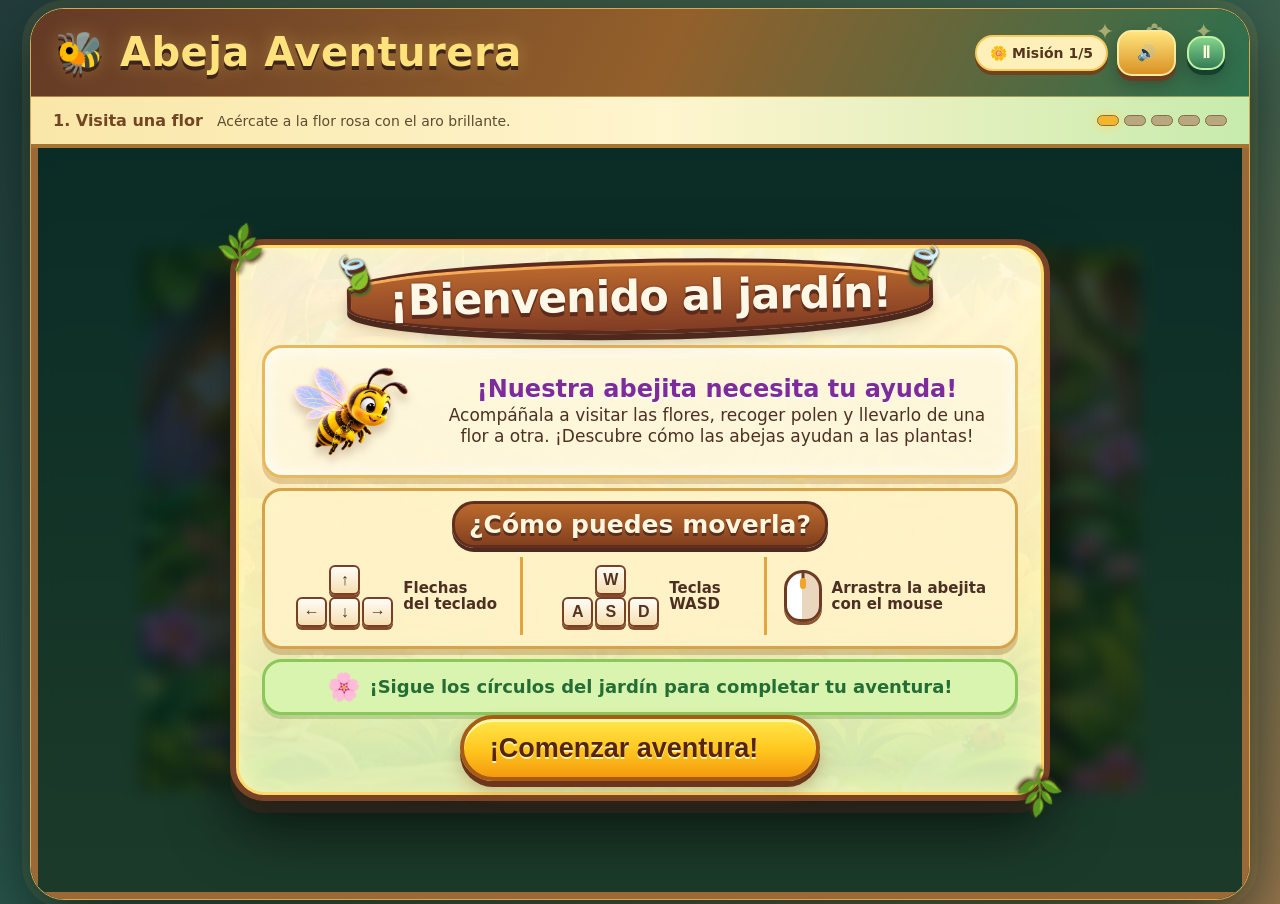
==== abeja_aventurera_5_misiones.html @ 2e67b47e "Use excellent image in final completion" ====
<!doctype html><html lang="es"><head><meta charset="utf-8"><meta name="viewport" content="width=device-width,initial-scale=1"><link rel="icon" type="image/png" href="abeja.png"><title>Abeja Aventurera · 5 misiones</title><style>
:root{font-family:system-ui,'Trebuchet MS',sans-serif;color:#352c24}*{box-sizing:border-box}body{margin:0;min-height:100vh;background:linear-gradient(#c9effb,#f8edb8);display:grid;place-items:center;padding:12px}#app{width:min(1100px,100%);border:7px solid #6a402a;border-radius:26px;overflow:hidden;background:#fff5d9;box-shadow:0 15px 50px #4b613a70;position:relative}header{background:linear-gradient(#845231,#5a3728);color:#fff8df;padding:12px 18px;display:flex;align-items:center;justify-content:space-between;gap:10px;flex-wrap:wrap}h1{font-size:clamp(20px,3vw,32px);margin:0;color:#ffdd73;text-shadow:2px 3px #3b261d}.stats{display:flex;gap:9px;align-items:center;flex-wrap:wrap}.pill{background:#ffedb8;color:#624022;border-radius:99px;padding:7px 11px;font-weight:900;font-size:13px}button{cursor:pointer;border:0;border-radius:14px;padding:12px 18px;background:linear-gradient(#ffe17c,#f3ab28);color:#51321b;font-weight:900;box-shadow:0 4px #a76d20;font-size:15px}button:hover{filter:brightness(1.05)}button:active{transform:translateY(3px);box-shadow:0 1px #a76d20}button:disabled{opacity:.45;cursor:not-allowed}button.secondary{background:linear-gradient(#a6e08c,#67b86e);box-shadow:0 4px #3e8051}#mission{background:#fff0bd;padding:10px 16px;display:flex;align-items:center;gap:12px;justify-content:space-between;flex-wrap:wrap}#mission strong{color:#78512d}#missionText{font-size:14px}.progress{height:12px;border-radius:12px;background:#c7b690;overflow:hidden;width:140px;border:2px solid #a58b59}.progress span{display:block;height:100%;background:linear-gradient(90deg,#f6b321,#8dc853);width:0;transition:width .1s}#game{position:relative;overflow:hidden;touch-action:none;cursor:crosshair;background:#b9e5f4}canvas{display:block;width:100%;height:auto;aspect-ratio:1000/540}#hud{display:flex;justify-content:space-between;align-items:center;gap:8px;background:#f7e6b5;padding:10px 15px;flex-wrap:wrap}#hint{font-size:13px;font-weight:750}#controls{display:flex;gap:7px;align-items:center}#controls button{padding:8px 12px;font-size:12px}#touch{display:none;gap:6px;align-items:center}#touch button{min-width:45px}#overlay{position:absolute;inset:0;background:#173b37b8;display:flex;align-items:center;justify-content:center;padding:15px;z-index:10}#overlay.hidden{display:none}.modal{background:linear-gradient(160deg,#fff8df,#f9e4ae);border:6px solid #85512e;border-radius:25px;box-shadow:0 12px 0 #3b281d70,0 20px 50px #0006;width:min(630px,100%);padding:20px 24px;max-height:94%;overflow:auto;text-align:center}.modal h2{margin:5px 0 10px;font-size:clamp(23px,4vw,35px);color:#885326}.modal p{font-size:16px;line-height:1.5}.modal .art{font-size:48px;line-height:1.2}.modal .note{font-size:13px;color:#785e42}.modal .actions{display:flex;justify-content:center;gap:10px;flex-wrap:wrap;margin-top:16px}.modal .task{background:#fff3c9;border:2px dashed #cba456;border-radius:14px;padding:12px;margin:12px 0}.modal .task button{margin:5px}.modal .feedback{font-weight:800;color:#487b3b;min-height:23px}#stageDots{display:flex;gap:5px}.dot{width:18px;height:10px;border-radius:10px;background:#d0b989}.dot.done{background:#5cae6b}.dot.active{background:#f5b928}@media(max-width:650px){#touch{display:flex}header{padding:10px}#mission{padding:9px}#hud{padding:8px}.modal{padding:15px}button{font-size:13px}}
</style><link rel="stylesheet" href="abeja-aventurera-redesign.css"></head><body><div id="app"><header><h1>🐝 Abeja Aventurera</h1><div class="stats"><span class="pill" id="score">⭐ 0 puntos</span><span class="pill" id="level">🌼 Misión 1/5</span><button id="sound" aria-label="Activar o desactivar sonido">🔊</button><div id="topControls"><button id="pause" class="secondary" aria-label="Pausar o reanudar">⏸</button><button id="restart" class="secondary" aria-label="Reiniciar partida">↻</button></div></div></header><div id="mission"><div><strong id="missionTitle">Visita la primera flor</strong><div id="missionText">Acércate a la flor señalada.</div></div><div style="display:flex;align-items:center;gap:10px"><div id="stageDots"></div><div class="progress"><span id="bar"></span></div></div></div><div id="game"><canvas id="scene" width="1000" height="540" aria-label="Jardín interactivo de polinización"></canvas><div id="touch" class="touch-floating"><button data-key="ArrowLeft" aria-label="Mover izquierda">◀</button><button data-key="ArrowUp" aria-label="Mover arriba">▲</button><button data-key="ArrowDown" aria-label="Mover abajo">▼</button><button data-key="ArrowRight" aria-label="Mover derecha">▶</button></div><div id="overlay"><div class="modal" id="modal"></div></div></div></div></div>
<script>
(()=>{'use strict';const c=document.getElementById('scene'),ctx=c.getContext('2d'),overlay=document.getElementById('overlay'),modal=document.getElementById('modal');const $=id=>document.getElementById(id);const beeAvatar=document.createElementNS('http://www.w3.org/2000/svg','svg');beeAvatar.setAttribute('viewBox','0 0 140 110');beeAvatar.setAttribute('aria-hidden','true');beeAvatar.classList.add('bee-avatar');beeAvatar.innerHTML=`<g class="bee-image"><image href="abejita-protagonista.png" x="0" y="0" width="140" height="110" preserveAspectRatio="xMidYMid meet"/></g>`;document.getElementById('game').appendChild(beeAvatar);let beeTilt=0;function updateBeeAvatar(t){const cr=c.getBoundingClientRect(),gr=c.parentElement.getBoundingClientRect(),sx=cr.width/1000,sy=cr.height/540,scale=Math.min(sx,sy),w=140*scale,h=110*scale;beeAvatar.style.width=w+'px';beeAvatar.style.height=h+'px';beeAvatar.style.left=(cr.left-gr.left+bee.x*sx-w/2)+'px';beeAvatar.style.top=(cr.top-gr.top+bee.y*sy-h/2)+'px';beeAvatar.style.transform=`rotate(${beeTilt}deg)`;const pollen=beeAvatar.querySelector('#bee-pollen');if(pollen)pollen.style.display=bee.pollen?'block':'none'}function celebrateBee(){beeAvatar.classList.remove('celebrate');void beeAvatar.offsetWidth;beeAvatar.classList.add('celebrate');setTimeout(()=>beeAvatar.classList.remove('celebrate'),1600)}let stage=0,score=0,started=false,paused=false,locked=true,hold=0,progress=0,sound=true,last=0,mouseDown=false,goal=null,particles=[],visited=false,quizDone=false;const background=new Image();background.src='Pradera florida con animales y cascada.webp';let backgroundReady=false;background.onload=()=>backgroundReady=true;const IMAGE_W=1671,IMAGE_H=941;function scenePoint(px,py){const scale=Math.max(1000/IMAGE_W,540/IMAGE_H);return{x:px*scale,y:py*scale-(IMAGE_H*scale-540)/2}}let bee={x:100,y:150,pollen:false};let keys=new Set(),target=null;const flowers=[{...scenePoint(365,506),r:72,color:'#f58cb3',kind:'A',label:'Flor rosa izquierda'},{...scenePoint(780,617),r:70,color:'#b69aee',kind:'B',label:'Flor violeta central'},{...scenePoint(1110,545),r:72,color:'#ef89b2',kind:'A',label:'Flor rosa derecha'},{...scenePoint(1449,628),r:66,color:'#ffc66b',kind:'C',label:'Flor amarilla derecha'},{...scenePoint(500,748),r:62,color:'#fff7ed',kind:'D',label:'Flor blanca inferior'},{...scenePoint(1185,775),r:64,color:'#83caff',kind:'E',label:'Flor azul inferior'}];const missions=[['1. Visita una flor','Acércate a la flor rosa con el aro brillante.'],['2. Recolecta alimento','Mantén la abeja sobre la flor para alimentarte.'],['3. Transporta el polen','Vuela hacia la segunda flor rosa. ¡Evita las flores de otras especies!'],['4. Deposita el polen','Permanece sobre la zona receptora de la flor rosa.'],['5. Comprueba lo aprendido','Identifica dónde terminó el polen y completa el desafío.']];function updateHUD(){ $('score').textContent='⭐ '+score+' puntos';$('level').textContent='🌼 Misión '+(stage+1)+'/5';$('missionTitle').textContent=missions[stage][0];$('missionText').textContent=missions[stage][1];$('stageDots').innerHTML=missions.map((_,i)=>`<span class="dot ${i<stage?'done':i===stage?'active':''}"></span>`).join('');$('bar').style.width=progress+'%'}function beep(freq=600){if(!sound)return;try{let ac=beep.ac||(beep.ac=new (window.AudioContext||window.webkitAudioContext)());let o=ac.createOscillator(),g=ac.createGain();o.type='sine';o.frequency.value=freq;g.gain.setValueAtTime(.045,ac.currentTime);g.gain.exponentialRampToValueAtTime(.001,ac.currentTime+.16);o.connect(g);g.connect(ac.destination);o.start();o.stop(ac.currentTime+.17)}catch(e){}}function show(title,body,buttons='<button id="continue">Aceptar y continuar →</button>',art='🐝 🌸'){locked=true;target=null;overlay.classList.remove('hidden');modal.innerHTML=`<div class="art">${art}</div><h2>${title}</h2>${body}<div class="actions">${buttons}</div>`;const b=$('continue');if(b)b.onclick=()=>{overlay.classList.add('hidden');locked=false;paused=false;beep(740)}}function advance(title,body,art,buttonText='Aceptar y continuar →'){celebrateBee();score+=100;beep(850);show(title,body,'<button id="continue">'+buttonText+'</button>',art);stage=Math.min(stage+1,4);hold=0;progress=0;updateHUD()}function reset(){stage=0;score=0;started=false;paused=false;locked=true;hold=0;progress=0;visited=false;quizDone=false;bee={x:100,y:150,pollen:false};keys.clear();particles=[];updateHUD();show('¡Bienvenido al jardín!',`<p>Controla una abeja y descubre <b>cinco momentos de la polinización</b>. Visita flores, busca alimento, transporta el polen y deposítalo en otra flor de la misma especie.</p><p class="note">Usa las flechas, WASD, arrastra la abeja o toca el escenario. Las flores rosas son de la misma especie en este modelo didáctico.</p>`,'<button id="begin">🐝 ¡Comenzar aventura!</button>','🌻 🐝 🌷');$('begin').onclick=()=>{started=true;locked=false;overlay.classList.add('hidden');beep()}}function finishStage4(){show('¡El polen llegó al estigma!',`<p>Cuando la abeja se posa en otra flor, algunos granos de polen de su cuerpo pueden quedar sobre el <b>estigma</b>, la parte receptora de la flor.</p><div class="task"><b>Pequeño reto:</b> ¿Dónde debe depositarse el polen para que ocurra la polinización?<br><button id="q1">En el estigma</button><button id="q2">En los pétalos</button><div class="feedback" id="feedback"></div></div>`,'<button id="continue" disabled>Continuar →</button>','🐝 ✨ 🌸');$('q1').onclick=()=>{$('feedback').textContent='¡Correcto! El estigma recibe el polen.';$('continue').disabled=false;quizDone=true;beep(850)};$('q2').onclick=()=>{$('feedback').textContent='Los pétalos atraen visitantes, pero el estigma es la parte receptora.';beep(230)};$('continue').onclick=()=>{overlay.classList.add('hidden');locked=false;stage=4;score+=100;hold=0;progress=0;updateHUD()}}function end(){openFifthMissionWindow()}
function ellipse(x,y,rx,ry,color,rot=0){ctx.save();ctx.translate(x,y);ctx.rotate(rot);ctx.beginPath();ctx.ellipse(0,0,rx,ry,0,0,Math.PI*2);ctx.fillStyle=color;ctx.fill();ctx.restore()}function flower(f,t){if(goal!==f)return;const pulse=matchMedia('(prefers-reduced-motion: reduce)').matches?0:5*Math.sin(t*3);ctx.save();ctx.strokeStyle=stage<=1?'#ffd338':'#66e59a';ctx.shadowColor=ctx.strokeStyle;ctx.shadowBlur=18;ctx.lineWidth=6;ctx.setLineDash([15,10]);ctx.beginPath();ctx.arc(f.x,f.y,f.r+20+pulse,0,Math.PI*2);ctx.stroke();ctx.setLineDash([]);ctx.shadowBlur=0;ctx.restore()}function drawBee(t){updateBeeAvatar(t)}function draw(t){let w=1000,h=540;if(backgroundReady){const scale=Math.max(w/background.naturalWidth,h/background.naturalHeight);const dw=background.naturalWidth*scale,dh=background.naturalHeight*scale;ctx.drawImage(background,(w-dw)/2,(h-dh)/2,dw,dh)}else{ctx.fillStyle='#79bf74';ctx.fillRect(0,0,w,h)}goal=stage<=1?flowers[0]:stage===2||stage===3?flowers[2]:null;flowers.forEach(f=>flower(f,t));if((stage===1||stage===3)&&goal){const bw=126,bh=12,bx=goal.x-bw/2,by=Math.min(520,goal.y+goal.r+30);ctx.fillStyle="#3d2a1dcc";ctx.beginPath();ctx.roundRect(bx,by,bw,bh,6);ctx.fill();ctx.fillStyle="#ffd33f";ctx.beginPath();ctx.roundRect(bx+3,by+3,(bw-6)*(progress/100),6,3);ctx.fill()}for(let p of particles){ellipse(p.x,p.y,p.r,p.r,p.color)}drawBee(t);if(stage===4){ctx.fillStyle='#fff7dfec';ctx.strokeStyle='#9e703c';ctx.lineWidth=3;ctx.beginPath();ctx.roundRect(315,35,370,83,17);ctx.fill();ctx.stroke();ctx.fillStyle='#63432a';ctx.font='bold 19px system-ui';ctx.textAlign='center';ctx.fillText('Haz clic en el estigma',500,68);ctx.font='15px system-ui';ctx.fillText('de la flor morada de destino',500,94);ctx.strokeStyle='#ffda3d';ctx.lineWidth=6;ctx.beginPath();ctx.arc(flowers[1].x,flowers[1].y,25+Math.sin(t*5)*4,0,7);ctx.stroke()}}
function tick(ms){if(!last)last=ms;let dt=Math.min((ms-last)/1000,.05);last=ms;let t=ms/1000;if(started&&!paused&&!locked){let dx=0,dy=0;if(keys.has('ArrowLeft')||keys.has('a'))dx--;if(keys.has('ArrowRight')||keys.has('d'))dx++;if(keys.has('ArrowUp')||keys.has('w'))dy--;if(keys.has('ArrowDown')||keys.has('s'))dy++;if(target){let x=target.x-bee.x,y=target.y-bee.y,d=Math.hypot(x,y);if(d>5){dx=x/d;dy=y/d}else target=null}let len=Math.hypot(dx,dy)||1;beeTilt=(dx||dy)?Math.max(-18,Math.min(18,Math.atan2(dy,dx)*10)):beeTilt*.84;bee.x=Math.max(40,Math.min(960,bee.x+dx/len*260*dt));bee.y=Math.max(55,Math.min(450,bee.y+dy/len*260*dt));let f=stage<=1?flowers[0]:flowers[2],d=Math.hypot(bee.x-f.x,bee.y-f.y);if(stage===0&&d<75){advance('¡Has encontrado una flor!','<div class="flower-lesson-image"><img src="IMG/1.webp" alt="Ilustración sobre el néctar y el polen"></div>','','Aceptar y continuar')}else if(stage===1){progress=d<78?Math.min(100,progress+dt*43):Math.max(0,progress-dt*25);if(progress>=100){bee.pollen=true;advance('¡El polen se adhiere!','<div class="flower-lesson-image"><img src="IMG/2.webp" alt="El polen adherido a la abeja"></div>','', 'Aceptar y continuar')}}else if(stage===2){if(d<85){advance('¡Has llegado a otra flor!',`<p>La abeja ha transportado el polen durante su vuelo hasta otra flor de la <b>misma especie</b>.</p><p>Ahora mantente cerca del centro de esta flor para representar el contacto con el estigma.</p>`,'🐝 🌷')}}else if(stage===3){progress=d<70?Math.min(100,progress+dt*42):Math.max(0,progress-dt*30);if(progress>=100){bee.pollen=false;progress=0;finishStage4()}}particles=particles.filter(p=>p.life>0);for(let p of particles){p.y-=p.v*dt;p.x+=Math.sin(t*3+p.y)*12*dt;p.life-=dt}if(Math.random()<.25&&bee.pollen)particles.push({x:bee.x+(Math.random()-.5)*38,y:bee.y+12,r:2+Math.random()*2,v:15+Math.random()*20,color:'#f7d44b',life:.7})}draw(t);updateHUD();requestAnimationFrame(tick)}function position(e){let rect=c.getBoundingClientRect();return{x:(e.clientX-rect.left)/rect.width*1000,y:(e.clientY-rect.top)/rect.height*540}}c.addEventListener('pointerdown',e=>{if(locked||paused)return;mouseDown=true;let p=position(e);if(stage===4){if(Math.hypot(p.x-flowers[1].x,p.y-flowers[1].y)<75){end()}else{show('Busca el estigma',`<p>El <b>estigma</b> está en el centro de la flor morada de destino en esta representación. Haz clic allí para completar el proceso.</p>`,'<button id="continue">Volver al jardín</button>','🌸');}return}target=p;c.setPointerCapture(e.pointerId)});c.addEventListener('pointermove',e=>{if(mouseDown&&!locked)target=position(e)});c.addEventListener('pointerup',()=>mouseDown=false);window.addEventListener('keydown',e=>{if(['ArrowLeft','ArrowRight','ArrowUp','ArrowDown',' '].includes(e.key))e.preventDefault();keys.add(e.key.toLowerCase().startsWith('arrow')?e.key:e.key.toLowerCase())});window.addEventListener('keyup',e=>keys.delete(e.key.toLowerCase().startsWith('arrow')?e.key:e.key.toLowerCase()));document.querySelectorAll('[data-key]').forEach(b=>{b.addEventListener('pointerdown',e=>{e.preventDefault();keys.add(b.dataset.key)});for(let ev of ['pointerup','pointercancel','pointerleave'])b.addEventListener(ev,()=>keys.delete(b.dataset.key))});$('restart').onclick=reset;$('pause').onclick=()=>{if(!started||locked)return;paused=!paused;$('pause').textContent=paused?'▶ Reanudar':'⏸ Pausa';if(paused)show('Juego en pausa','<p>Tu abeja está descansando. Cuando quieras, continúa la misión.</p>','<button id="resume">▶ Continuar</button>','🐝 💤'),$('resume').onclick=()=>{overlay.classList.add('hidden');locked=false;paused=false;$('pause').textContent='⏸ Pausa'}};$('sound').onclick=()=>{sound=!sound;$('sound').textContent=sound?'🔊':'🔇'};reset();requestAnimationFrame(tick)})();
</script><script>
const backgroundMusic = new Audio('MUSIC/Audio1.mp3');
backgroundMusic.loop = true;
backgroundMusic.volume = 0.35;
backgroundMusic.preload = 'auto';
document.addEventListener('click', event => {
  const button = event.target.closest('button');
  if (!button) return;
  if (button.id === 'begin') {
    backgroundMusic.play().catch(() => {});
  } else if (button.id === 'sound') {
    if (button.textContent.includes('🔇')) {
      backgroundMusic.pause();
    } else {
      backgroundMusic.play().catch(() => {});
    }
  } else if (button.id === 'restart' || button.id === 'again') {
    backgroundMusic.pause();
    backgroundMusic.currentTime = 0;
  }
});
const modal = document.getElementById('modal');
function formatWelcomeModal() {
  modal.classList.add('welcome-modal');
  const existingWelcome = modal.querySelector('.welcome-content');
  if (existingWelcome) {
    const existingBeginButton = modal.querySelector('#begin');
    if (existingBeginButton && existingBeginButton.textContent !== '¡Comenzar aventura!') existingBeginButton.textContent = '¡Comenzar aventura!';
    return;
  }
  const art = modal.querySelector('.art');
  if (art) art.remove();
  const oldParagraphs = modal.querySelectorAll(':scope > p');
  oldParagraphs.forEach(paragraph => paragraph.remove());
  const actions = modal.querySelector('.actions');
  if (actions) actions.insertAdjacentHTML('beforebegin', `<div class="welcome-content">
    <div class="welcome-intro">
      <div class="welcome-bee-wrap"><img class="welcome-bee" src="abejita-protagonista.png" alt="Abejita sonriente lista para la aventura"></div>
      <div class="welcome-copy">
        <p class="welcome-lead">¡Nuestra abejita necesita tu ayuda!</p>
        <p>Acompáñala a visitar las flores, recoger polen y llevarlo de una flor a otra. ¡Descubre cómo las abejas ayudan a las plantas!</p>
      </div>
    </div>
    <section class="welcome-controls" aria-label="Instrucciones de movimiento">
      <h3>¿Cómo puedes moverla?</h3>
      <div class="control-options">
        <div class="control-option"><div class="key-cluster arrow-keys"><kbd>↑</kbd><span><kbd>←</kbd><kbd>↓</kbd><kbd>→</kbd></span></div><b>Flechas<br>del teclado</b></div>
        <div class="control-option"><div class="key-cluster wasd-keys"><kbd>W</kbd><span><kbd>A</kbd><kbd>S</kbd><kbd>D</kbd></span></div><b>Teclas<br>WASD</b></div>
        <div class="control-option"><div class="mouse-icon"><span></span></div><b>Arrastra la abejita<br>con el mouse</b></div>
      </div>
    </section>
    <p class="welcome-final"><span aria-hidden="true">🌸</span> ¡Sigue los círculos del jardín para completar tu aventura!</p>
  </div>`);
  const beginButton = modal.querySelector('#begin');
  if (beginButton) beginButton.textContent = '¡Comenzar aventura!';
  if (beginButton) beginButton.insertAdjacentHTML('beforeend', '<span class="play-icon" aria-hidden="true">▶</span>');
  const welcomeContent = modal.querySelector('.welcome-content');
  if (welcomeContent) welcomeContent.querySelectorAll('.art').forEach(element => element.remove());
}
const modalObserver = new MutationObserver(() => {
  const title = modal.querySelector('h2');
  if (!title) return;
  const continueButton = modal.querySelector('#continue');
  if (continueButton && /Aceptar y continuar|Continuar →/.test(continueButton.textContent)) {
    continueButton.textContent = 'Continuar';
  }
  if (title.textContent === '¡Bienvenido al jardín!') {
    formatWelcomeModal();
    return;
  }
  modal.classList.remove('welcome-modal');
  if (title.textContent === '¡Has llegado a otra flor!') {
    const art = modal.querySelector('.art');
    if (art) art.remove();
    modal.querySelectorAll('p').forEach(paragraph => {
      if (paragraph.textContent.includes('Ahora mantente cerca del centro de esta flor para representar el contacto con el estigma.')) {
        paragraph.remove();
      }
    });
    const firstParagraph = modal.querySelector('p');
    if (firstParagraph && !modal.querySelector('img[src="IMG/3.png"]')) {
      firstParagraph.outerHTML = '<div class="flower-lesson-image"><img src="IMG/3.png" alt="La abeja transportando polen hasta otra flor" style="max-height:min(32vh,190px)"></div>';
    }
    return;
  }
  if (title.textContent === '¡El polen llegó al estigma!') {
    const art = modal.querySelector('.art');
    if (art) art.remove();
    const firstParagraph = modal.querySelector('p');
    if (firstParagraph && !modal.querySelector('img[src="IMG/4.png"]')) {
      firstParagraph.outerHTML = '<div class="flower-lesson-image"><img src="IMG/4.png" alt="El polen depositándose en el estigma" style="max-height:min(32vh,190px)"></div>';
    }
    const task = modal.querySelector('.task');
    if (task) task.remove();
    const continueButton = modal.querySelector('#continue');
    if (continueButton) continueButton.disabled = false;
    return;
  }
  if (title.textContent === '¡Polinización completada!') {
    const art = modal.querySelector('.art');
    if (art) art.remove();
    modal.querySelectorAll('p').forEach(paragraph => paragraph.remove());
    if (!modal.querySelector('img[src="IMG/5.png"]')) {
      const actions = modal.querySelector('.actions');
      actions.insertAdjacentHTML('beforebegin', '<div class="flower-lesson-image"><img src="IMG/5.png" alt="Polinización completada" style="max-height:min(32vh,190px)"></div>');
    }
  }
});
modalObserver.observe(modal, {childList: true, subtree: true});
if (modal.querySelector('h2')?.textContent === '¡Bienvenido al jardín!') {
  formatWelcomeModal();
}
const leafPoint = document.createElement('button');
leafPoint.id = 'leafPoint';
leafPoint.type = 'button';
leafPoint.textContent = '🍃';
leafPoint.title = 'Explorar las hojas';
leafPoint.setAttribute('aria-label', 'Explorar las hojas del árbol');
leafPoint.style.cssText = 'display:none;position:absolute;left:87%;top:10%;width:58px;height:58px;padding:0;border-radius:50%;font-size:30px;z-index:4;background:#fff4a8cc;box-shadow:0 3px 0 #7c6428;';
document.getElementById('game').appendChild(leafPoint);
let leafTraveling = false;
leafPoint.addEventListener('click', () => {
  if (leafTraveling) return;
  leafTraveling = true;
  const canvas = document.getElementById('scene');
  const pointRect = leafPoint.getBoundingClientRect();
  canvas.dispatchEvent(new PointerEvent('pointerdown', {
    bubbles: true,
    clientX: pointRect.left + pointRect.width / 2,
    clientY: pointRect.top + pointRect.height / 2,
    pointerId: 1
  }));
  setTimeout(() => {
    const continueButton = document.getElementById('continue');
    if (continueButton) continueButton.click();
    const beeAvatar = document.querySelector('.bee-avatar');
    let lastKey = null;
    const travel = setInterval(() => {
      const beeRect = beeAvatar.getBoundingClientRect();
      const targetRect = leafPoint.getBoundingClientRect();
      const dx = targetRect.left + targetRect.width / 2 - (beeRect.left + beeRect.width / 2);
      const dy = targetRect.top + targetRect.height / 2 - (beeRect.top + beeRect.height / 2);
      if (Math.hypot(dx, dy) < 24) {
        if (lastKey) window.dispatchEvent(new KeyboardEvent('keyup', {key: lastKey}));
        clearInterval(travel);
        leafTraveling = false;
        modal.innerHTML = '<h2>Las hojas del árbol</h2><div class="flower-lesson-image"><img src="IMG/6.webp" alt="Ilustración de las hojas del árbol" style="max-height:min(32vh,190px)"></div><div class="actions"><button id="closeLeafPoint">Volver al jardín</button></div>';
        overlay.classList.remove('hidden');
        document.getElementById('closeLeafPoint').onclick = () => overlay.classList.add('hidden');
        return;
      }
      const nextKey = Math.abs(dx) >= Math.abs(dy) ? (dx > 0 ? 'ArrowRight' : 'ArrowLeft') : (dy > 0 ? 'ArrowDown' : 'ArrowUp');
      if (lastKey !== nextKey) {
        if (lastKey) window.dispatchEvent(new KeyboardEvent('keyup', {key: lastKey}));
        window.dispatchEvent(new KeyboardEvent('keydown', {key: nextKey}));
        lastKey = nextKey;
      }
    }, 60);
  }, 80);
});
document.addEventListener('click', event => {
  if (event.target.closest('#again')) leafPoint.style.display = 'none';
});
const finalPoint = document.createElement('button');
finalPoint.id = 'finalPoint';
finalPoint.type = 'button';
finalPoint.textContent = '🍃';
finalPoint.title = 'Punto final de la aventura';
finalPoint.setAttribute('aria-label', 'Ir al punto final de la aventura');
finalPoint.style.cssText = 'display:none;position:absolute;left:87%;top:10%;width:70px;height:70px;padding:0;border:6px dashed #66e59a;border-radius:50%;font-size:30px;z-index:5;background:#fff4a8cc;box-shadow:0 0 18px #66e59a;animation:finalPointPulse 1.3s ease-in-out infinite;';
document.getElementById('game').appendChild(finalPoint);
const finalPointStyle = document.createElement('style');
finalPointStyle.textContent = '@keyframes finalPointPulse{0%,100%{transform:scale(.92);opacity:.78}50%{transform:scale(1.08);opacity:1}}';
document.head.appendChild(finalPointStyle);

let finalWindowShown = false;
let freeFlight = false;
let additionalPointsActive = false;
let travelTimer = null;
let travelKey = null;
const pointArmed = {honey: true, leaves: true};
const visitedPoints = {honey: false, leaves: false};
let finalChoicesShown = false;

function stopTravel() {
  if (travelTimer) clearInterval(travelTimer);
  travelTimer = null;
  if (travelKey) window.dispatchEvent(new KeyboardEvent('keyup', {key: travelKey}));
  travelKey = null;
}

function hideAdditionalPoints() {
  honeyPoint.style.display = 'none';
  leavesPoint.style.display = 'none';
  additionalPointsActive = false;
  pointArmed.honey = true;
  pointArmed.leaves = true;
  stopTravel();
}

function showFinalChoices() {
  if (finalChoicesShown) return;
  finalChoicesShown = true;
  hideAdditionalPoints();
  finalChoices.innerHTML = `
    <div class="completion-card" role="dialog" aria-modal="true" aria-labelledby="completionTitle">
      <img class="excellent-image" src="IMG/Excelente.png" alt="¡Excelente! Has completado la misión">
      <button id="finishTourButton" type="button">Finalizar</button>
    </div>`;
  finalChoices.style.display = 'flex';
  document.getElementById('finishTourButton').onclick = () => { window.location.href = 'index.html'; };
}

function syncFiveMissionHUD() {
  const level = document.getElementById('level');
  const match = level.textContent.match(/Misión (\d+)\//);
  const missionNumber = match ? Math.min(5, Number(match[1])) : 1;
  level.textContent = `🌼 Misión ${missionNumber}/5`;
  document.getElementById('stageDots').innerHTML = Array.from({length: 5}, (_, index) => `<span class="dot ${index < missionNumber - 1 ? 'done' : index === missionNumber - 1 ? 'active' : ''}"></span>`).join('');
}

function openFifthMissionWindow() {
  if (finalWindowShown) return;
  finalWindowShown = true;
  modal.innerHTML = '<h2>¡Polinización completada!</h2><div class="flower-lesson-image"><img src="IMG/5.png" alt="Polinización completada" style="max-height:min(32vh,190px)"></div><div class="actions"><button id="acceptFifthMission">Aceptar</button></div>';
  overlay.classList.remove('hidden');
  document.getElementById('acceptFifthMission').onclick = () => {
    overlay.classList.add('hidden');
    freeFlight = true;
    window.freeFlightMode = true;
    additionalPointsActive = true;
    honeyPoint.style.display = 'block';
    leavesPoint.style.display = 'block';
  };
}

function openAdditionalPoint(pointType) {
  pointArmed[pointType] = false;
  const content = pointType === 'honey'
    ? '<h2>El panal de abejas</h2><div style="display:flex;justify-content:center;align-items:center;width:100%;margin:6px 0 10px"><video controls playsinline preload="metadata" src="IMG/panal.mp4" aria-label="Video sobre el panal de abejas" style="display:block;width:auto;max-width:100%;height:auto;max-height:min(52vh,300px);object-fit:contain;border-radius:12px"></video></div>'
    : '<h2>Las hojas del árbol</h2><div class="flower-lesson-image"><img src="IMG/6.webp" alt="Ilustración de las hojas del árbol" style="max-height:min(32vh,190px)"></div>';
  modal.innerHTML = `${content}<div class="actions"><button id="acceptAdditionalPoint">Aceptar</button></div>`;
  overlay.classList.remove('hidden');
  document.getElementById('acceptAdditionalPoint').onclick = () => {
    const video = modal.querySelector('video');
    if (video) {
      video.pause();
      video.currentTime = 0;
    }
    overlay.classList.add('hidden');
    stopTravel();
    visitedPoints[pointType] = true;
    if (visitedPoints.honey && visitedPoints.leaves) showFinalChoices();
  };
}

function travelBeeTo(rect) {
  const beeAvatar = document.querySelector('.bee-avatar');
  if (!beeAvatar) return;
  stopTravel();
  travelTimer = setInterval(() => {
    const beeRect = beeAvatar.getBoundingClientRect();
    const dx = rect.left + rect.width / 2 - (beeRect.left + beeRect.width / 2);
    const dy = rect.top + rect.height / 2 - (beeRect.top + beeRect.height / 2);
    if (Math.hypot(dx, dy) < 24) {
      stopTravel();
      return;
    }
    const nextKey = Math.abs(dx) >= Math.abs(dy) ? (dx > 0 ? 'ArrowRight' : 'ArrowLeft') : (dy > 0 ? 'ArrowDown' : 'ArrowUp');
    if (travelKey !== nextKey) {
      if (travelKey) window.dispatchEvent(new KeyboardEvent('keyup', {key: travelKey}));
      window.dispatchEvent(new KeyboardEvent('keydown', {key: nextKey}));
      travelKey = nextKey;
    }
  }, 60);
}

function createAdditionalPoint(id, label, position) {
  const point = document.createElement('button');
  point.id = id;
  point.type = 'button';
  point.textContent = '🍃';
  point.title = label;
  point.setAttribute('aria-label', label);
  point.style.cssText = `display:none;position:absolute;left:${position.left};top:${position.top};width:70px;height:70px;padding:0;border:6px dashed #66e59a;border-radius:50%;font-size:30px;z-index:5;background:#fff4a8cc;box-shadow:0 0 18px #66e59a;animation:finalPointPulse 1.3s ease-in-out infinite;`;
  document.getElementById('game').appendChild(point);
  point.addEventListener('click', event => {
    event.preventDefault();
    if (additionalPointsActive) travelBeeTo(point.getBoundingClientRect());
  });
  return point;
}

const honeyPoint = createAdditionalPoint('honeyPoint', 'Explorar el panal', {left: '18.5%', top: '13.5%'});
const leavesPoint = createAdditionalPoint('leavesPoint', 'Explorar las hojas', {left: '87%', top: '13.5%'});
honeyPoint.textContent = '🍯';
leavesPoint.textContent = '🍃';

function syncAdditionalPointPositions() {
  const game = document.getElementById('game');
  const canvas = document.getElementById('scene');
  const gameRect = game.getBoundingClientRect();
  const canvasRect = canvas.getBoundingClientRect();
  const place = (point, x, y) => {
    point.style.left = `${canvasRect.left - gameRect.left + canvasRect.width * x}px`;
    point.style.top = `${canvasRect.top - gameRect.top + canvasRect.height * y}px`;
  };
  place(honeyPoint, 0.185, 0.135);
  place(leavesPoint, 0.87, 0.135);
}

window.addEventListener('resize', syncAdditionalPointPositions);
window.addEventListener('orientationchange', () => setTimeout(syncAdditionalPointPositions, 100));
setTimeout(syncAdditionalPointPositions, 0);

const finalChoices = document.createElement('div');
finalChoices.id = 'finalChoices';
finalChoices.style.cssText = 'display:none;position:absolute;left:50%;top:50%;transform:translate(-50%,-50%);flex-direction:column;align-items:center;z-index:8;animation:finalChoiceIn .45s ease-out both;';
finalChoices.innerHTML = '';
const finalChoiceStyle = document.createElement('style');
finalChoiceStyle.textContent = '#finalChoices button{min-width:220px;min-height:58px;padding:12px 22px;border:4px solid #c77b36;border-radius:18px;background:linear-gradient(#e89a4c,#a85224);color:#fff7df;font:900 18px/1.1 system-ui,sans-serif;white-space:nowrap;box-shadow:0 7px 0 #6c321b,0 10px 18px #0005;text-shadow:1px 2px #69321b}#finalChoices button:hover{filter:brightness(1.08)}#finalChoices button:active{transform:translateY(4px);box-shadow:0 3px 0 #6c321b}@keyframes finalChoiceIn{from{opacity:0;transform:translate(-50%,-45%) scale(.92)}to{opacity:1;transform:translate(-50%,-50%) scale(1)}}';
document.head.appendChild(finalChoiceStyle);
const completionStyle = document.createElement('style');
completionStyle.textContent = `
  #finalChoices{inset:0;display:none;align-items:center;justify-content:center;padding:18px;background:#102d2acc;backdrop-filter:blur(4px);z-index:12}
  #finalChoices .completion-card{position:relative;width:min(880px,100%);max-height:94%;overflow:auto;padding:18px 28px 24px;text-align:center;color:#5a321f;background:linear-gradient(160deg,#fff9df,#f6df9f 62%,#e9b65d);border:6px solid #d49b3d;border-radius:30px;box-shadow:inset 0 2px 0 #fff8bd,0 14px 0 #39251d88,0 24px 55px #0009}
  #finalChoices .completion-stars{margin:-8px 0 -4px;color:#ffd83d;font-size:clamp(28px,5vw,54px);line-height:1;text-shadow:0 3px 0 #a86b21,0 0 8px #fff2a0;letter-spacing:clamp(2px,1vw,12px)}
  #finalChoices .completion-banner{display:inline-block;margin:0 auto;padding:7px 28px 10px;background:linear-gradient(#2f9d35,#18752a);border:4px solid #155a25;border-radius:18px;box-shadow:0 6px 0 #10421f,0 8px 15px #0004;transform:rotate(-1deg)}
  #finalChoices .completion-banner h2{margin:0;color:#fff4b0;font-size:clamp(30px,6vw,66px);line-height:1;text-shadow:0 4px 0 #8b4e19,0 0 2px #5a2c16}
  #finalChoices .completion-subtitle{margin:15px 0 12px;font-size:clamp(18px,3vw,30px);font-weight:900;color:#7a4324}
  #finalChoices .completion-content{display:flex;align-items:center;gap:20px;margin:0 auto;padding:16px 20px;text-align:left;background:#fff5d9;border:3px dashed #e3ad4b;border-radius:24px;box-shadow:inset 0 0 18px #fff}
  #finalChoices .completion-content img{display:block;width:min(38%,280px);height:auto;max-height:240px;object-fit:contain;border-radius:14px}
  #finalChoices .completion-content h3{margin:0 0 8px;color:#7c4a23;font-size:clamp(20px,3vw,32px)}
  #finalChoices .completion-content p{margin:0;font-size:clamp(16px,2vw,23px);line-height:1.35}
  #finalChoices #finishTourButton{margin-top:18px;min-width:min(280px,90%);padding:13px 30px;border:4px solid #2c7022;border-radius:20px;background:linear-gradient(#a5e55a,#4ba532);color:#fff9db;font-size:clamp(20px,3vw,30px);font-weight:1000;box-shadow:0 6px 0 #28601d,0 10px 18px #0005;text-shadow:0 2px 0 #28601d}
  #finalChoices #finishTourButton:hover{filter:brightness(1.08);transform:translateY(-2px)}
  #finalChoices #finishTourButton:active{transform:translateY(3px);box-shadow:0 3px 0 #28601d}
  @media(max-width:650px){#finalChoices{padding:8px}#finalChoices .completion-card{padding:10px 12px 15px;border-width:4px;border-radius:22px}#finalChoices .completion-stars{font-size:30px}#finalChoices .completion-banner{padding:6px 18px 8px;border-width:3px}#finalChoices .completion-subtitle{margin:9px 0 7px;font-size:19px}#finalChoices .completion-content{gap:8px;padding:8px 9px;border-radius:16px}#finalChoices .completion-content img{width:34%;max-height:130px}#finalChoices .completion-content h3{margin-bottom:4px;font-size:18px}#finalChoices .completion-content p{font-size:13px;line-height:1.2}#finalChoices #finishTourButton{margin-top:10px;min-height:46px;padding:8px 20px;font-size:20px;border-width:3px}}
`;
document.head.appendChild(completionStyle);
const compactCompletionStyle = document.createElement('style');
compactCompletionStyle.textContent = `
  #finalChoices .completion-card{max-height:calc(100% - 8px);overflow:hidden;display:flex;flex-direction:column;justify-content:center}
  @media(max-height:560px){
    #finalChoices{padding:5px}
    #finalChoices .completion-card{padding:6px 14px 9px;border-width:3px;border-radius:20px}
    #finalChoices .completion-stars{margin:-3px 0 0;font-size:24px}
    #finalChoices .completion-banner{padding:4px 18px 6px;border-width:3px;border-radius:13px;box-shadow:0 4px 0 #10421f}
    #finalChoices .completion-banner h2{font-size:clamp(28px,7vw,44px)}
    #finalChoices .completion-subtitle{margin:5px 0 5px;font-size:clamp(15px,3vw,22px)}
    #finalChoices .completion-content{gap:10px;padding:6px 9px;border-width:2px;border-radius:14px}
    #finalChoices .completion-content img{width:25%;max-height:92px}
    #finalChoices .completion-content h3{margin-bottom:2px;font-size:clamp(15px,2.5vw,22px)}
    #finalChoices .completion-content p{font-size:clamp(11px,1.8vw,15px);line-height:1.15}
    #finalChoices #finishTourButton{margin-top:6px;min-height:36px;padding:5px 20px;border-width:3px;font-size:clamp(16px,2.5vw,22px);box-shadow:0 4px 0 #28601d}
  }
`;
document.head.appendChild(compactCompletionStyle);
const imageCompletionStyle = document.createElement('style');
imageCompletionStyle.textContent = `
  #finalChoices .completion-card{width:min(900px,96%);max-height:96%;overflow:hidden;padding:14px 18px 18px;align-items:center;gap:12px}
  #finalChoices .excellent-image{display:block;width:100%;height:auto;max-height:calc(100% - 68px);object-fit:contain;border-radius:14px}
  #finalChoices #finishTourButton{display:block;margin:0 auto;min-width:220px;padding:10px 28px}
  @media(max-width:650px){
    #finalChoices .completion-card{width:min(96%,720px);padding:8px 10px 12px;gap:8px}
    #finalChoices .excellent-image{max-height:calc(100% - 54px);border-radius:10px}
    #finalChoices #finishTourButton{min-width:180px;min-height:38px;padding:6px 22px;font-size:19px}
  }
`;
document.head.appendChild(imageCompletionStyle);
document.getElementById('game').appendChild(finalChoices);
const gameCanvas = document.getElementById('scene');
gameCanvas.addEventListener('pointerdown', event => {
  const canvasRect = gameCanvas.getBoundingClientRect();
  const clickX = (event.clientX - canvasRect.left) / canvasRect.width * 1000;
  const clickY = (event.clientY - canvasRect.top) / canvasRect.height * 540;
  const missionTitle = document.getElementById('missionTitle').textContent;
  if (!finalWindowShown && !freeFlight && overlay.classList.contains('hidden') && missionTitle === '5. Comprueba lo aprendido' && Math.hypot(clickX - 467, clickY - 358) < 95) {
    event.preventDefault();
    event.stopImmediatePropagation();
    openFifthMissionWindow();
    return;
  }
  if (!freeFlight) return;
  event.preventDefault();
  event.stopImmediatePropagation();
  travelBeeTo({left: event.clientX - 1, top: event.clientY - 1, width: 2, height: 2});
}, true);

setInterval(() => {
  if (!finalWindowShown && !freeFlight) syncFiveMissionHUD();
  if (finalWindowShown || freeFlight) {
    document.getElementById('score').textContent = '⭐ 550 puntos';
    document.getElementById('level').textContent = '🌼 Misión 5/5';
    document.getElementById('stageDots').innerHTML = Array.from({length: 5}, () => '<span class="dot done"></span>').join('');
  }
  if (!additionalPointsActive || !freeFlight || !overlay.classList.contains('hidden')) return;
  const beeAvatar = document.querySelector('.bee-avatar');
  if (!beeAvatar) return;
  const beeRect = beeAvatar.getBoundingClientRect();
  for (const [point, type] of [[honeyPoint, 'honey'], [leavesPoint, 'leaves']]) {
    const pointRect = point.getBoundingClientRect();
    const dx = pointRect.left + pointRect.width / 2 - (beeRect.left + beeRect.width / 2);
    const dy = pointRect.top + pointRect.height / 2 - (beeRect.top + beeRect.height / 2);
    const distance = Math.hypot(dx, dy);
    if (distance > 55) pointArmed[type] = true;
    if (distance < 24 && pointArmed[type]) {
      stopTravel();
      openAdditionalPoint(type);
      break;
    }
  }
}, 80);

window.freeFlightMode = false;
const canvasMethodsHiddenInFreeFlight = ['fillText', 'roundRect', 'arc', 'stroke', 'fill'];
canvasMethodsHiddenInFreeFlight.forEach(methodName => {
  const originalMethod = CanvasRenderingContext2D.prototype[methodName];
  if (typeof originalMethod !== 'function') return;
  CanvasRenderingContext2D.prototype[methodName] = function(...args) {
    if (window.freeFlightMode) return;
    return originalMethod.apply(this, args);
  };
});
document.getElementById('restart').addEventListener('click', () => {
  finalWindowShown = false;
  freeFlight = false;
  window.freeFlightMode = false;
  hideAdditionalPoints();
  finalChoices.style.display = 'none';
  finalChoicesShown = false;
  visitedPoints.honey = false;
  visitedPoints.leaves = false;
});
const mission4Hint = document.createElement('div');
mission4Hint.id = 'mission4Hint';
mission4Hint.textContent = '¡Mantén a la abejita dentro del círculo hasta llenar la barra de progreso!';
mission4Hint.style.cssText = 'display:none;position:absolute;left:50%;top:8%;transform:translateX(-50%);width:min(360px,72%);padding:10px 14px;border:3px solid #9e703c;border-radius:16px;background:#fff7dfec;color:#63432a;box-shadow:0 6px 0 #3b281d70;font:700 15px/1.3 system-ui;text-align:center;z-index:6;pointer-events:none;';
document.getElementById('game').appendChild(mission4Hint);
setInterval(() => {
  const mission4Active = document.getElementById('missionTitle').textContent === '4. Deposita el polen';
  mission4Hint.style.display = mission4Active && overlay.classList.contains('hidden') ? 'block' : 'none';
}, 80);
const pauseButton = document.getElementById('pause');
pauseButton.textContent = 'Ⅱ';
pauseButton.addEventListener('click', () => {
  pauseButton.textContent = pauseButton.textContent.includes('▶') ? '▶' : 'Ⅱ';
  if (pauseButton.textContent === '▶') backgroundMusic.pause();
});
document.addEventListener('click', event => {
  if (event.target.closest('#resume')) {
    pauseButton.textContent = 'Ⅱ';
    const soundButton = document.getElementById('sound');
    if (!soundButton.textContent.includes('🔇')) backgroundMusic.play().catch(() => {});
  }
});
</script></body></html>
---- abeja-aventurera-redesign.css ----
:root{
  --night:#102d2a;
  --forest:#174b3c;
  --leaf:#2e7651;
  --honey:#ffd45b;
  --cream:#fff4ce;
  --wood:#633b27;
  --mint:#b9ebbd;
}

*{scrollbar-color:#4d9c68 #102d2a}
body{
  padding:24px;
  color:var(--cream);
  background:
    linear-gradient(135deg,#0d2928e8 0%,#174b3ce8 52%,#8b612ed9 100%),
    url('Abeja feliz entre flores de hibisco.webp') center/cover fixed;
}
#app{
  width:min(1220px,100%);
  border:1px solid #d5a94e;
  border-radius:34px;
  background:linear-gradient(145deg,#153f35f5,#0f2d2cf5);
  box-shadow:0 24px 70px #061a17cc,0 0 0 8px #f6c4501b;
}
header{
  position:relative;
  min-height:88px;
  padding:18px 24px;
  background:linear-gradient(115deg,#643a26,#93602b 52%,#2c704e);
  border-bottom:1px solid #efc75f88;
}
header:after{
  content:'✦  ✿  ✦';
  position:absolute;
  right:24px;
  top:10px;
  color:#ffe59a88;
  letter-spacing:12px;
  font-size:22px;
  pointer-events:none;
}
h1{font-size:clamp(24px,4vw,40px);letter-spacing:.5px;color:#ffe27c;text-shadow:0 4px 0 #3d251b,0 0 20px #ffd86655}
.stats{position:relative;z-index:1}
.pill{background:#fff0ba;color:#54351f;border:2px solid #f6cb5d;padding:8px 13px;box-shadow:0 4px 0 #70421e;font-size:14px}
button{border:2px solid #ffe99b;border-radius:15px;background:linear-gradient(180deg,#ffe47d,#d99225);color:#523017;box-shadow:0 5px 0 #6b3d1e,0 8px 18px #0004;transition:transform .16s,filter .16s,box-shadow .16s}
button:hover{filter:brightness(1.1);transform:translateY(-2px);box-shadow:0 7px 0 #6b3d1e,0 12px 20px #0005}
button.secondary{background:linear-gradient(180deg,#82d58c,#347c57);border-color:#c2f0a1;color:#fff8d8;box-shadow:0 5px 0 #153f30,0 8px 18px #0004}
#mission{
  padding:14px 22px;
  background:linear-gradient(90deg,#f9e7a8,#fff5ce 52%,#c7ebad);
  color:#54351f;
  border-bottom:4px solid #a77331;
}
#mission strong{color:#744522;font-size:16px}
#missionText{margin-top:3px;color:#5e4b31}
.progress{height:14px;width:180px;background:#a58d65;border:2px solid #76532e;box-shadow:inset 0 2px 4px #53371966}
.progress span{background:linear-gradient(90deg,#f8bd36,#e58030 45%,#57ad67);box-shadow:0 0 11px #f9d657}
#game{background:linear-gradient(#1e6a58,#6eaa65);border:7px solid #9b6937;border-top:0}
#game:after{display:none}
#hud{padding:13px 20px;background:#123a32;border-top:1px solid #93c87855;color:#e7f4c6}
#hint{color:#d8efb5;font-size:14px}
#controls button{padding:9px 14px}
#overlay{background:#061b19c7;backdrop-filter:blur(8px)}
.modal{
  background:linear-gradient(150deg,#fff8df,#f6df9d 62%,#e9b65d);
  border:5px solid #d49b3d;
  border-radius:28px;
  box-shadow:inset 0 2px 0 #fff8bd,0 14px 0 #39251d88,0 28px 60px #0009;
  color:#4b321f;
}
.modal:before,.modal:after{content:'🌿';position:absolute;font-size:34px;filter:drop-shadow(0 3px 2px #4c2b19);pointer-events:none}
.modal:before{left:-17px;top:-17px;transform:rotate(-30deg)}
.modal:after{right:-17px;bottom:-17px;transform:rotate(145deg)}
.modal h2{color:#7a4727;text-shadow:0 2px 0 #ffe7a0}
.modal .art{filter:drop-shadow(0 5px 3px #633b2755)}
.modal .task{background:#fff1c5;border:2px solid #d5a94e;box-shadow:inset 0 2px 8px #a66b2b18}
.modal .feedback{color:#2d7c4d}
#stageDots .dot{width:22px;height:11px;background:#b9a77f;border:1px solid #856f48}
#stageDots .dot.done{background:#51a866}
#stageDots .dot.active{background:#f2b52c;box-shadow:0 0 10px #ffd967}
@media(max-width:650px){
  body{padding:8px}
  #app{border-radius:22px}
  header{padding:14px 15px}
  header:after{right:12px;font-size:16px}
  #mission{padding:12px 14px}
  #game{border-width:4px}
  #game:after{left:10px;top:10px;font-size:9px}
  #hud{padding:10px 12px}
  .modal:before,.modal:after{display:none}
}

/* Abeja protagonista SVG con volumen y animación. */
.bee-avatar{position:absolute;z-index:3;pointer-events:none;overflow:visible;filter:drop-shadow(0 8px 5px #102d2a88);transform-origin:50% 55%;will-change:transform,left,top;transition:left .055s linear,top .055s linear,transform .12s ease-out}
.bee-avatar .bee-body{transform-origin:70px 55px;animation:beeHover 1.8s ease-in-out infinite}
.bee-avatar .bee-image{transform-origin:center;animation:beeImageHover 1.8s ease-in-out infinite}
.bee-avatar .bee-wing{fill:url(#beeWing);stroke:#e7fbffcc;stroke-width:2;transform-box:fill-box;transform-origin:center;animation:beeWingFlap .16s ease-in-out infinite alternate}
.bee-avatar .bee-wing.right{animation-delay:-.08s}
.bee-avatar .bee-leg{fill:none;stroke:#4a2b20;stroke-width:4;stroke-linecap:round;animation:beeLegs .45s ease-in-out infinite alternate}
.bee-avatar .bee-leg.back{animation-delay:-.22s}
.bee-avatar .bee-eye{fill:#fff;stroke:#4a2b20;stroke-width:2}.bee-avatar .bee-pupil{fill:#182c2b;animation:beeBlink 5s ease-in-out infinite}
.bee-avatar .bee-smile{fill:none;stroke:#63321f;stroke-width:3;stroke-linecap:round}
.bee-avatar .bee-brow{fill:none;stroke:#4a2b20;stroke-width:3;stroke-linecap:round}
.bee-avatar .bee-wing-vein{fill:none;stroke:#fff5ffb8;stroke-width:1.4;stroke-linecap:round}
.bee-avatar .bee-fuzz{fill:none;stroke:#ffe48a;stroke-width:2;stroke-linecap:round;stroke-dasharray:1 5;opacity:.8}
.bee-avatar .bee-tongue{fill:#ed6f70;stroke:#8e3b37;stroke-width:1}
.bee-avatar .pollen{fill:#ffe23f;stroke:#ad791b;stroke-width:1;animation:pollenBob .7s ease-in-out infinite alternate}
.bee-avatar .pollen:nth-child(2){animation-delay:-.2s}.bee-avatar .pollen:nth-child(3){animation-delay:-.4s}
.bee-avatar.celebrate{animation:beeCelebrate .75s ease-in-out 2}
@keyframes beeHover{0%,100%{transform:translateY(0)}50%{transform:translateY(-3px)}}
@keyframes beeImageHover{0%,100%{transform:translateY(0) scale(1)}50%{transform:translateY(-3px) scale(1.015)}}
@keyframes beeWingFlap{from{transform:rotate(-11deg) scaleY(.85)}to{transform:rotate(15deg) scaleY(1.08)}}
@keyframes beeLegs{from{transform:rotate(-5deg)}to{transform:rotate(7deg)}}
@keyframes beeBlink{0%,44%,48%,100%{transform:scaleY(1)}46%{transform:scaleY(.12)}}
@keyframes pollenBob{from{transform:translateY(1px)}to{transform:translateY(-4px)}}
@keyframes beeCelebrate{0%,100%{scale:1;rotate:0deg}35%{scale:1.12;rotate:-8deg}70%{scale:1.08;rotate:8deg}}
@media(prefers-reduced-motion:reduce){.bee-avatar *,.bee-avatar .bee-body{animation:none!important}.bee-avatar.celebrate{animation:none}}

/* Compacta el escenario ahora que los controles viven en el encabezado. */
#app{height:auto;max-height:calc(100vh - 16px)}
#game{flex:0 1 auto;height:min(56vh,calc(100vh - 150px));min-height:230px}
#topControls{display:flex;align-items:center;gap:5px;margin-left:2px}
#topControls button{width:38px;height:34px;padding:0;font-size:17px;line-height:1}
#score,#restart{display:none!important}
#touch.touch-floating{position:absolute;left:12px;bottom:12px;z-index:4;display:none;gap:5px;padding:6px;border-radius:15px;background:#0c332dcc;border:1px solid #d4b05288}
#touch.touch-floating button{min-width:36px;padding:7px 8px;font-size:14px}
.modal{max-height:calc(100% - 12px)}
.welcome-content{display:flex;flex-direction:column;gap:9px;margin:8px auto 2px;max-width:560px;font-family:'Trebuchet MS','Arial Rounded MT Bold',system-ui,sans-serif}
.welcome-content p{margin:0;font-size:clamp(16px,2.1vw,19px);line-height:1.38;text-align:center}
.welcome-content .welcome-lead,.welcome-content .welcome-heading{color:#c46b28;font-weight:900;font-size:clamp(19px,2.6vw,24px);line-height:1.2}
.welcome-content .welcome-final{color:#7b5528;font-weight:900}
.flower-lesson-image{display:flex;justify-content:center;align-items:center;width:100%;margin:4px 0 10px}
.flower-lesson-image img{display:block;width:auto;max-width:100%;height:auto;max-height:min(42vh,250px);object-fit:contain;border-radius:12px}
@media(max-width:650px){
  #app{height:auto;max-height:calc(100vh - 8px)}
  #game{height:min(52vh,calc(100vh - 145px));min-height:205px}
  #topControls button{width:32px;height:30px;font-size:15px}
  #touch.touch-floating{display:flex}
}
@media(prefers-reduced-motion:reduce){button{transition:none}.modal{animation:none}}

/* Ajuste de pantalla completa: todo el juego cabe sin scroll. */
html,body{min-height:100%;overflow:hidden}
body{min-height:100vh;height:100vh;padding:8px}
#app{height:calc(100vh - 16px);max-height:none;display:flex;flex-direction:column;min-height:0}
header{flex:0 0 auto}
#mission{flex:0 0 auto}
#mission>div:first-child{display:flex;align-items:center;gap:14px;flex-wrap:wrap}
#missionText{margin:0}
#mission .progress{display:none}
#game{flex:1 1 auto;min-height:0;display:grid;place-items:center}
#game canvas{width:auto;height:auto;max-width:100%;max-height:100%;aspect-ratio:1000/540;object-fit:contain}
#hud{flex:0 0 auto}
@media(max-height:760px) and (min-width:651px){
  body{padding:4px}
  #app{height:calc(100vh - 8px);border-radius:24px}
  header{min-height:66px;padding:10px 18px}
  h1{font-size:clamp(21px,3vw,30px)}
  .pill{padding:6px 10px;font-size:12px}
  #mission{padding:8px 16px}
  #hud{padding:8px 15px}
  #overlay{padding:8px}
  .modal{padding:12px 18px;max-height:calc(100% - 8px)}
  .modal .art{font-size:36px}
  .modal h2{font-size:clamp(20px,3vw,29px);margin:2px 0 6px}
  .modal p{font-size:14px;line-height:1.35;margin:7px 0}
  .modal .actions{margin-top:8px}
}
@media(max-width:650px){
  body{padding:4px}
  #app{height:calc(100vh - 8px);border-radius:20px}
  header{min-height:58px;padding:8px 12px}
  h1{font-size:22px}
  .stats{gap:5px}
  .pill{padding:5px 8px;font-size:11px}
  #mission{padding:7px 10px;gap:6px}
  #mission>div:first-child{gap:6px}
  #mission strong{font-size:14px}
  #missionText{font-size:12px}
  .progress{width:112px;height:11px}
  #hud{padding:7px 10px;gap:5px}
  #hint{font-size:11px}
  #controls button{padding:6px 9px;font-size:11px}
  #overlay{padding:6px}
  .modal{padding:10px 14px;max-height:calc(100% - 6px)}
  .modal .art{font-size:32px}
  .modal h2{font-size:22px;margin:1px 0 5px}
  .modal p{font-size:13px;line-height:1.3;margin:6px 0}
  .modal .actions{margin-top:7px}
}

/* Pantalla de bienvenida: composición independiente inspirada en un jardín de cuento. */
.welcome-modal{
  position:relative;
  width:min(900px,100%);
  padding:clamp(16px,2.6vw,30px) clamp(16px,3.4vw,38px) clamp(15px,2.4vw,25px);
  overflow:auto;
  background:
    linear-gradient(180deg,#fff8dff2 0%,#fff0b9f5 58%,#d7f0b5f2 100%),
    url('Pradera florida con animales y cascada.webp') center/cover;
  border:6px solid #7a4325;
  border-radius:34px;
  box-shadow:inset 0 0 0 3px #ffd96a, inset 0 0 35px #fff8b8, 0 12px 0 #3c251d88, 0 28px 60px #0009;
}
.welcome-modal h2{
  position:relative;
  margin:0 auto 16px;
  width:fit-content;
  max-width:100%;
  padding:11px clamp(20px,4vw,48px) 14px;
  color:#fff8e6;
  font-family:'Trebuchet MS','Arial Rounded MT Bold',system-ui,sans-serif;
  font-size:clamp(28px,5vw,52px);
  line-height:1;
  letter-spacing:-1px;
  text-shadow:0 4px 0 #5a2a1d, 0 0 2px #5a2a1d;
  background:linear-gradient(#bc6a2e,#813c24);
  border:4px solid #5d2b1d;
  border-radius:50% 46% 48% 52% / 35% 36% 42% 40%;
  box-shadow:inset 0 3px 0 #f6ac59, 0 6px 0 #4d281c, 0 9px 12px #6d3e2540;
  transform:rotate(-1deg);
}
.welcome-modal h2:before,.welcome-modal h2:after{content:'🍃';position:absolute;font-size:clamp(22px,3vw,34px);filter:drop-shadow(0 3px 1px #476b2a);top:-13px}
.welcome-modal h2:before{left:-18px;transform:rotate(-25deg)}
.welcome-modal h2:after{right:-18px;transform:scaleX(-1) rotate(-25deg)}
.welcome-content{max-width:820px;gap:14px;margin:0 auto}
.welcome-intro{display:grid;grid-template-columns:minmax(130px,190px) 1fr;align-items:center;gap:clamp(12px,3vw,26px);padding:12px 18px;background:#fff8dfd9;border:3px solid #e7b85c;border-radius:28px;box-shadow:0 6px 0 #b27b3b55, inset 0 0 18px #fff}
.welcome-bee-wrap{display:grid;place-items:center;min-height:118px}
.welcome-bee{display:block;width:min(100%,180px);height:auto;filter:drop-shadow(0 8px 4px #6b422844);animation:welcomeBeeFloat 2.5s ease-in-out infinite}
.welcome-copy{display:flex;flex-direction:column;gap:7px}
.welcome-content p{font-size:clamp(15px,2vw,19px);line-height:1.32;color:#4e3023}
.welcome-content .welcome-lead{margin:0;color:#7e2c9b;font-size:clamp(20px,3vw,29px);text-shadow:0 2px 0 #fff;line-height:1.05}
.welcome-controls{padding:12px 16px 15px;background:#fff3c9e8;border:3px solid #d6a24a;border-radius:26px;box-shadow:0 6px 0 #a36c3355}
.welcome-controls h3{margin:0 auto 11px;padding:8px 18px;width:fit-content;color:#fff6de;font-size:clamp(21px,3vw,30px);line-height:1;text-shadow:0 3px 0 #5a2d1f;background:linear-gradient(#bb6a2d,#83401f);border:3px solid #622e1e;border-radius:22px;box-shadow:0 4px 0 #4f2a1f}
.control-options{display:grid;grid-template-columns:repeat(3,1fr);gap:10px}
.control-option{display:flex;align-items:center;justify-content:center;gap:10px;min-height:76px;padding:8px 7px;color:#4c2f22;font-size:clamp(13px,1.7vw,17px);line-height:1.08;text-align:left}
.control-option+ .control-option{border-left:3px solid #e2a63e}
.key-cluster{display:flex;flex-direction:column;align-items:center;gap:2px;flex:0 0 auto}
.key-cluster span{display:flex;gap:2px}
kbd{display:grid;place-items:center;min-width:31px;height:30px;padding:0 5px;color:#56311f;font:900 16px/1 'Trebuchet MS',sans-serif;background:linear-gradient(#fffdf7,#f6dfb0);border:2px solid #784026;border-radius:8px;box-shadow:0 3px 0 #854b2b}
.mouse-icon{position:relative;width:38px;height:52px;flex:0 0 auto;background:linear-gradient(90deg,#fff 0 47%,#ead6bc 48% 100%);border:3px solid #6d3b24;border-radius:20px 20px 17px 17px;box-shadow:0 3px 0 #8a542c}
.mouse-icon:before{content:'';position:absolute;left:50%;top:-3px;width:3px;height:18px;background:#6d3b24;transform:translateX(-50%)}
.mouse-icon span{position:absolute;left:50%;top:5px;width:6px;height:11px;background:#f2a329;border-radius:5px;transform:translateX(-50%)}
.welcome-final{display:flex;align-items:center;justify-content:center;gap:8px;margin:0;padding:10px 14px;color:#246e35!important;font-size:clamp(16px,2.2vw,21px)!important;font-weight:900;background:#d9f4ae;border:3px solid #8bc85c;border-radius:20px;box-shadow:0 4px 0 #69984955}
.welcome-final span{font-size:28px}
.welcome-modal .actions{margin-top:3px}
.welcome-modal #begin{position:relative;min-width:min(410px,100%);padding:15px 56px 15px 25px;color:#572414;font-size:clamp(21px,3.2vw,31px);text-shadow:0 2px 0 #fff4a8;background:linear-gradient(#ffe84a 0%,#ffc51e 55%,#f49a0e 100%);border:4px solid #a85b15;border-radius:999px;box-shadow:inset 0 3px 0 #fff9a9,0 6px 0 #6d351a,0 11px 18px #8d4d2355}
.welcome-modal #begin:hover{filter:saturate(1.1) brightness(1.06);transform:translateY(-3px);box-shadow:inset 0 3px 0 #fff9a9,0 9px 0 #6d351a,0 14px 22px #8d4d2355}
.welcome-modal #begin:active{transform:translateY(4px);box-shadow:inset 0 3px 0 #fff9a9,0 2px 0 #6d351a}
.play-icon{position:absolute;right:14px;top:50%;display:grid;place-items:center;width:42px;height:42px;color:#fff;font-size:20px;text-shadow:none;background:#9e5117;border:3px solid #6c3215;border-radius:50%;transform:translateY(-50%);box-shadow:inset 0 2px 0 #e89939}
@keyframes welcomeBeeFloat{0%,100%{transform:translateY(0) rotate(-2deg)}50%{transform:translateY(-7px) rotate(2deg)}}
@media(max-width:650px){
  .welcome-modal{border-width:4px;border-radius:24px;padding:12px 10px 15px}
  .welcome-modal h2{margin-bottom:10px;padding:10px 26px 12px;font-size:clamp(25px,8vw,38px)}
  .welcome-modal h2:before,.welcome-modal h2:after{font-size:22px;top:-10px}
  .welcome-intro{grid-template-columns:86px 1fr;gap:9px;padding:9px 10px;border-radius:20px}
  .welcome-bee-wrap{min-height:75px}.welcome-bee{width:92px}
  .welcome-content{gap:9px}.welcome-content p{font-size:14px;line-height:1.25}
  .welcome-content .welcome-lead{font-size:18px}
  .welcome-controls{padding:9px 5px 10px;border-radius:20px}
  .welcome-controls h3{margin-bottom:7px;padding:6px 10px;font-size:21px}
  .control-options{gap:2px}.control-option{display:flex;flex-direction:column;gap:5px;min-height:72px;font-size:11px;text-align:center}
  .control-option+ .control-option{border-left-width:2px}.control-option kbd{min-width:23px;height:23px;font-size:12px;border-radius:6px;box-shadow:0 2px 0 #854b2b}
  .mouse-icon{width:27px;height:37px;border-width:2px}.mouse-icon:before{height:12px;top:-2px}.mouse-icon span{top:4px;width:5px;height:8px}
  .welcome-final{padding:7px 8px;font-size:14px!important}.welcome-final span{font-size:22px}
  .welcome-modal #begin{min-width:100%;padding:12px 48px 12px 16px;font-size:22px}
  .play-icon{right:9px;width:34px;height:34px;font-size:16px}
}
@media(prefers-reduced-motion:reduce){.welcome-bee{animation:none}}

/* Compacta la bienvenida para que todo el contenido quepa dentro del área del juego. */
.welcome-modal{
  width:min(820px,calc(100% - 16px));
  max-height:calc(100% - 12px);
  padding:clamp(8px,1.6vh,18px) clamp(12px,2.2vw,26px) clamp(9px,1.5vh,16px);
  overflow:visible;
}
.welcome-modal h2{
  margin:0 auto clamp(7px,1.2vh,13px);
  padding:clamp(7px,1.3vh,12px) clamp(18px,3vw,38px) clamp(9px,1.4vh,14px);
  font-size:clamp(23px,min(5vw,6.5vh),43px);
}
.welcome-intro{
  grid-template-columns:clamp(78px,12vw,138px) 1fr;
  gap:clamp(8px,1.5vw,16px);
  padding:clamp(7px,1.2vh,12px) clamp(9px,1.5vw,16px);
  border-radius:20px;
}
.welcome-bee-wrap{min-height:clamp(64px,12vh,105px)}
.welcome-bee{width:min(100%,clamp(86px,12vw,135px))}
.welcome-copy{gap:3px}
.welcome-content{gap:clamp(7px,1.1vh,11px)}
.welcome-content p{font-size:clamp(12px,min(1.65vw,2.3vh),17px);line-height:1.22}
.welcome-content .welcome-lead{font-size:clamp(16px,min(2.5vw,3.3vh),24px);line-height:1.05}
.welcome-controls{padding:clamp(7px,1.1vh,11px) clamp(7px,1vw,12px) clamp(8px,1.2vh,12px);border-radius:20px}
.welcome-controls h3{margin-bottom:clamp(5px,1vh,9px);padding:clamp(5px,1vh,8px) 14px;font-size:clamp(17px,min(2.5vw,3.3vh),25px)}
.control-options{gap:4px}
.control-option{min-height:clamp(51px,9vh,72px);gap:clamp(5px,1vw,10px);font-size:clamp(10px,min(1.5vw,2vh),15px);min-width:0}
.control-option b{overflow-wrap:anywhere}
.key-cluster{transform:scale(clamp(.78,min(1vw,1),1));transform-origin:center}
kbd{min-width:clamp(22px,2.5vw,31px);height:clamp(22px,3.8vh,30px);font-size:clamp(11px,1.5vw,16px);border-radius:6px}
.mouse-icon{width:clamp(27px,3.2vw,38px);height:clamp(37px,6.5vh,52px)}
.welcome-final{padding:clamp(5px,1vh,9px) 9px;font-size:clamp(12px,min(1.8vw,2.4vh),18px)!important;line-height:1.1}
.welcome-final span{font-size:clamp(19px,3vh,27px)}
.welcome-modal .actions{margin-top:0}
.welcome-modal #begin{min-width:min(360px,100%);padding:clamp(9px,1.5vh,14px) 52px clamp(9px,1.5vh,14px) 20px;font-size:clamp(17px,min(2.7vw,3.5vh),27px)}
.play-icon{right:10px;width:clamp(32px,5vh,42px);height:clamp(32px,5vh,42px);font-size:clamp(15px,2.3vh,20px)}

@media(max-width:650px){
  .welcome-modal{width:calc(100% - 10px);padding:7px 7px 9px;border-width:3px;border-radius:20px}
  .welcome-modal h2{margin-bottom:6px;padding:7px 22px 9px;font-size:clamp(22px,7vw,31px)}
  .welcome-modal h2:before,.welcome-modal h2:after{font-size:18px;top:-8px}
  .welcome-intro{grid-template-columns:68px minmax(0,1fr);gap:7px;padding:6px 7px;border-radius:15px}
  .welcome-bee-wrap{min-height:54px}.welcome-bee{width:72px}
  .welcome-content{gap:6px}.welcome-content p{font-size:11px;line-height:1.18}.welcome-content .welcome-lead{font-size:15px}
  .welcome-controls{padding:6px 3px 7px;border-radius:15px}
  .welcome-controls h3{margin-bottom:5px;padding:5px 8px;font-size:18px;border-width:2px;box-shadow:0 3px 0 #4f2a1f}
  .control-options{grid-template-columns:repeat(3,minmax(0,1fr));gap:1px}
  .control-option{flex-direction:column;justify-content:center;gap:3px;min-height:58px;padding:3px 2px;font-size:9px;line-height:1.03}
  .control-option+ .control-option{border-left-width:1px}
  .control-option kbd{min-width:19px;height:19px;font-size:10px;box-shadow:0 2px 0 #854b2b}
  .mouse-icon{width:23px;height:31px;border-width:2px}.mouse-icon:before{height:10px;top:-2px}.mouse-icon span{top:3px;width:4px;height:7px}
  .welcome-final{padding:5px 4px;font-size:11px!important}.welcome-final span{font-size:18px}
  .welcome-modal #begin{min-width:100%;padding:9px 45px 9px 12px;font-size:18px;border-width:3px;box-shadow:inset 0 2px 0 #fff9a9,0 4px 0 #6d351a,0 7px 12px #8d4d2355}
  .play-icon{right:7px;width:30px;height:30px;font-size:14px;border-width:2px}
}
@media(max-height:620px){
  .welcome-modal{padding-top:6px;padding-bottom:7px}
  .welcome-modal h2{margin-bottom:5px}
  .welcome-intro{padding-top:5px;padding-bottom:5px}
  .welcome-controls{padding-top:5px;padding-bottom:5px}
  .welcome-final{padding-top:4px;padding-bottom:4px}
}
@media(max-width:650px) and (max-height:500px){
  .welcome-modal{padding:4px 6px 5px}
  .welcome-modal h2{font-size:20px;padding:5px 18px 6px;margin-bottom:3px}
  .welcome-modal h2:before,.welcome-modal h2:after{font-size:14px;top:-6px}
  .welcome-intro{grid-template-columns:48px minmax(0,1fr);gap:5px;padding:4px 5px}
  .welcome-bee-wrap{min-height:38px}.welcome-bee{width:48px}
  .welcome-content{gap:4px}.welcome-content p{font-size:9px;line-height:1.1}.welcome-content .welcome-lead{font-size:12px}
  .welcome-controls{padding:4px 2px}
  .welcome-controls h3{margin-bottom:3px;padding:3px 6px;font-size:14px}
  .control-option{min-height:43px;font-size:8px;gap:2px}.control-option kbd{min-width:16px;height:16px;font-size:8px}.mouse-icon{width:18px;height:24px}
  .mouse-icon:before{height:8px}.mouse-icon span{top:2px;width:3px;height:5px}
  .welcome-final{padding:3px 2px;font-size:8px!important}.welcome-final span{font-size:14px}
  .welcome-modal #begin{padding:6px 38px 6px 9px;font-size:14px;border-width:2px}
  .play-icon{right:5px;width:24px;height:24px;font-size:11px}
}

/* Evita que el borde inferior quede oculto detrás de la barra del sistema en móviles. */
@supports (height:100dvh){
  html,body{
    min-height:100dvh;
    height:auto;
  }
  body{
    overflow-x:hidden;
    overflow-y:auto;
    padding-bottom:calc(4px + env(safe-area-inset-bottom));
  }
  #app{
    height:auto;
    min-height:calc(100dvh - 8px - env(safe-area-inset-bottom));
    max-height:none;
  }
}
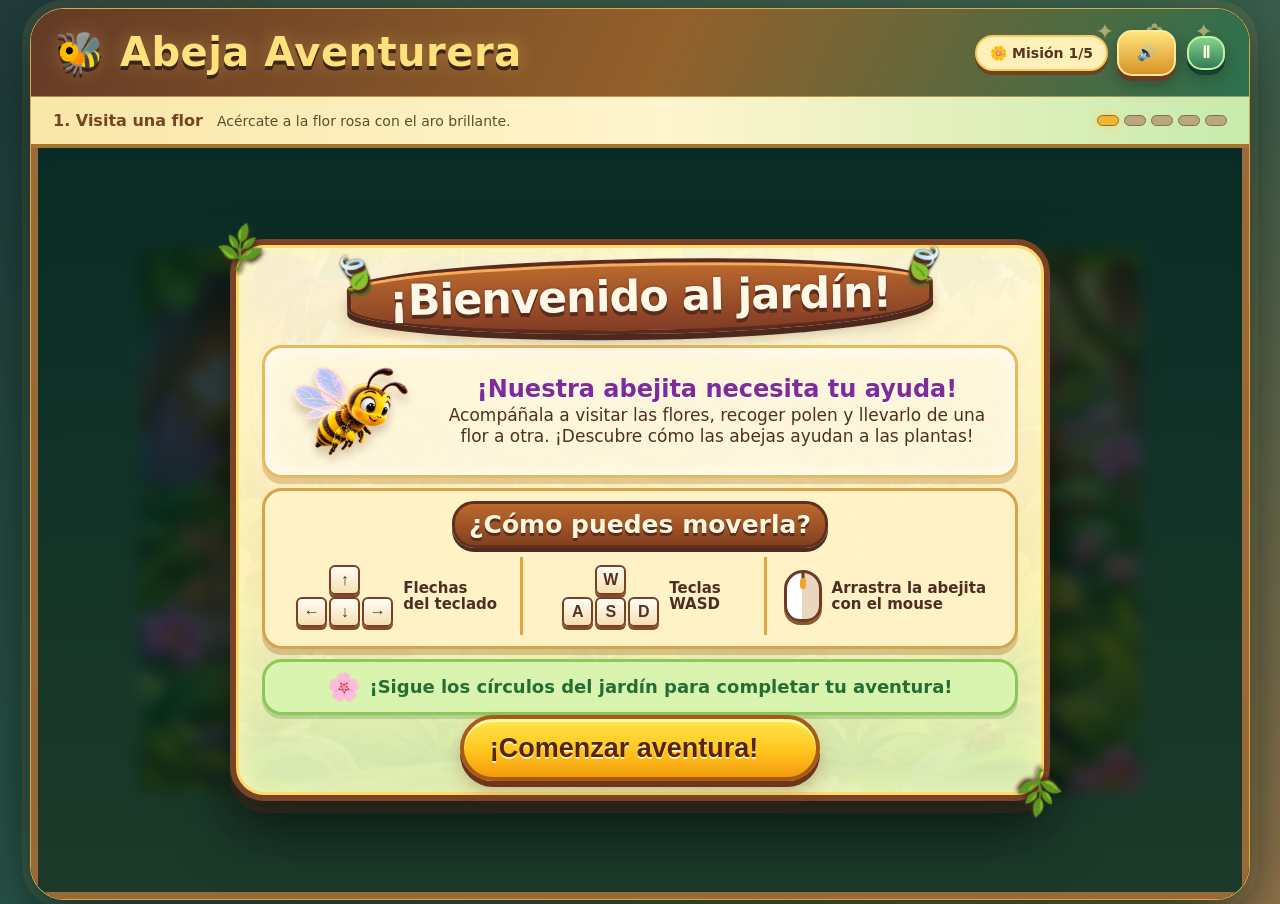
==== commit 15671ced: "Tune final image panel layout" ====
--- a/abeja_aventurera_5_misiones.html
+++ b/abeja_aventurera_5_misiones.html
@@ -375,6 +375,19 @@
   }
 `;
 document.head.appendChild(imageCompletionStyle);
+const finalVisualTuningStyle = document.createElement('style');
+finalVisualTuningStyle.textContent = `
+  #finalChoices{padding:0;background:transparent;backdrop-filter:none}
+  #finalChoices .completion-card{width:min(920px,calc(100% - 12px));max-width:920px;max-height:none;padding:8px 10px 10px;gap:7px;border-radius:24px;box-shadow:inset 0 2px 0 #fff8bd;overflow:hidden}
+  #finalChoices .excellent-image{width:min(900px,calc((100dvh - 90px) * 1.776),calc(100vw - 40px));max-width:100%;height:auto;max-height:none;object-fit:contain;border-radius:10px}
+  #finalChoices #finishTourButton{min-width:160px;min-height:38px;margin:0 auto;padding:7px 20px;border-width:3px;font-size:18px;box-shadow:0 4px 0 #28601d,0 6px 10px #0003}
+  @media(max-width:650px){
+    #finalChoices .completion-card{width:min(94%,920px);padding:6px 8px 8px;gap:5px;border-radius:18px}
+    #finalChoices .excellent-image{width:min(calc((100dvh - 72px) * 1.776),calc(100vw - 28px))}
+    #finalChoices #finishTourButton{min-width:145px;min-height:34px;padding:5px 16px;font-size:17px}
+  }
+`;
+document.head.appendChild(finalVisualTuningStyle);
 document.getElementById('game').appendChild(finalChoices);
 const gameCanvas = document.getElementById('scene');
 gameCanvas.addEventListener('pointerdown', event => {
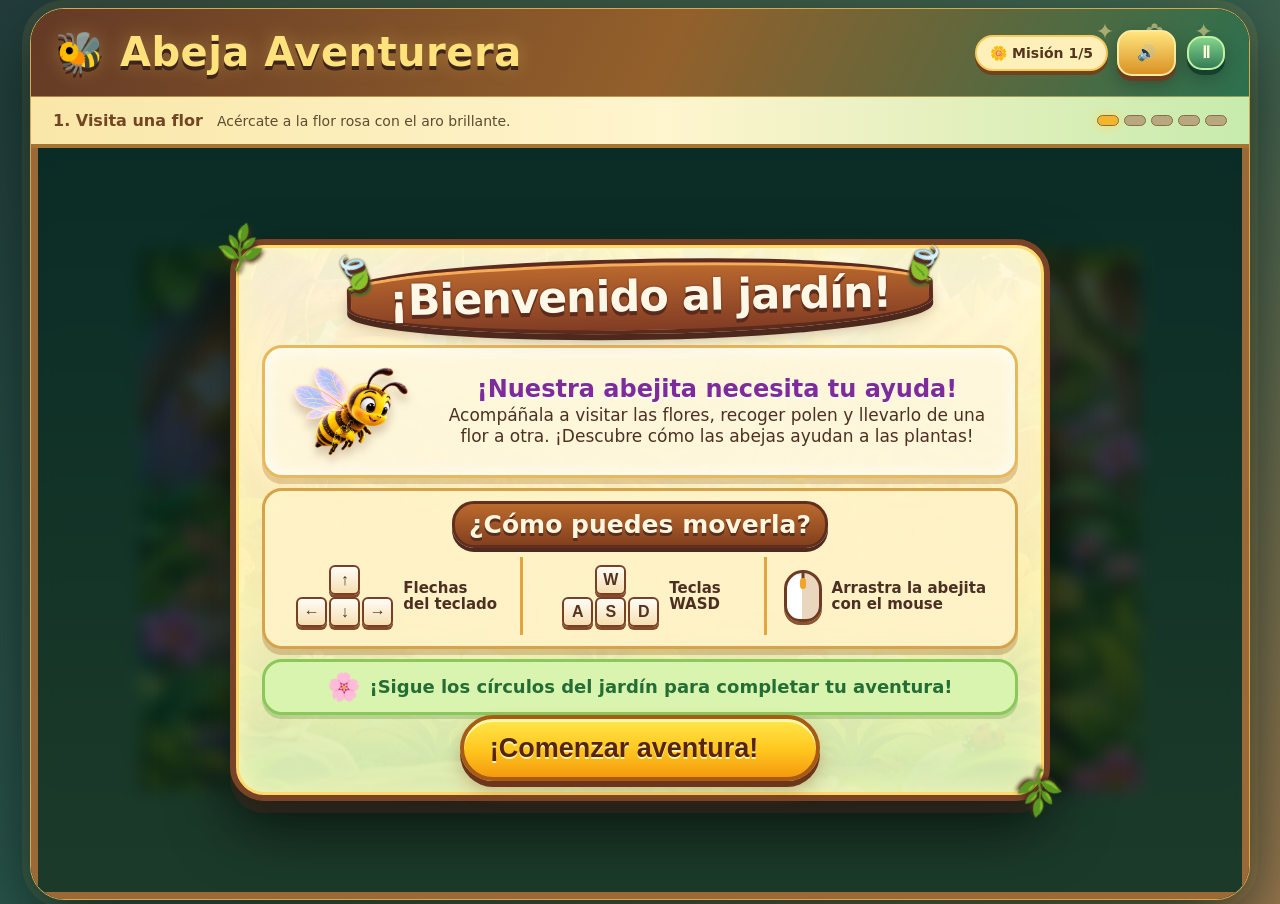
==== commit 27f8b9f7: "Match final modal reference layout" ====
--- a/abeja_aventurera_5_misiones.html
+++ b/abeja_aventurera_5_misiones.html
@@ -388,6 +388,55 @@
   }
 `;
 document.head.appendChild(finalVisualTuningStyle);
+const finalFitStyle = document.createElement('style');
+finalFitStyle.textContent = `
+  #finalChoices .completion-card{width:min(920px,calc(100% - 12px));height:calc(100% - 12px);max-height:calc(100% - 12px);padding:12px 18px 14px;display:flex;flex-direction:column;align-items:center;justify-content:center;gap:10px;overflow:hidden}
+  #finalChoices .excellent-image{display:block;width:auto;height:auto;max-width:100%;max-height:calc(100% - 64px);object-fit:contain;flex:0 1 auto}
+  #finalChoices #finishTourButton{flex:0 0 auto;margin:0 auto;min-width:155px;min-height:38px;padding:7px 20px;font-size:18px}
+  @media(max-width:650px){
+    #finalChoices .completion-card{width:calc(100% - 12px);height:calc(100% - 10px);max-height:calc(100% - 10px);padding:8px 10px 10px;gap:7px}
+    #finalChoices .excellent-image{max-height:calc(100% - 55px)}
+    #finalChoices #finishTourButton{min-width:145px;min-height:35px;padding:6px 17px;font-size:17px}
+  }
+`;
+document.head.appendChild(finalFitStyle);
+const missionModalStyle = document.createElement('style');
+missionModalStyle.textContent = `
+  /* La pantalla final comparte el mismo lenguaje visual que .modal. */
+  #finalChoices{inset:0;padding:15px;background:#061b19c7;backdrop-filter:blur(8px);z-index:12}
+  #finalChoices .completion-card{display:block;width:min(630px,100%);height:auto;min-height:0;max-height:94%;overflow:hidden;padding:20px 24px;text-align:center;color:#4b321f;background:linear-gradient(150deg,#fff8df,#f6df9d 62%,#e9b65d);border:5px solid #d49b3d;border-radius:28px;box-shadow:inset 0 2px 0 #fff8bd,0 14px 0 #39251d88,0 28px 60px #0009}
+  #finalChoices .excellent-image{display:block;width:auto;max-width:100%;height:auto;max-height:min(42vh,300px);margin:0 auto 16px;object-fit:contain;border-radius:12px}
+  #finalChoices #finishTourButton{display:inline-block;min-width:0;min-height:0;margin:0;padding:12px 18px;border:2px solid #ffe99b;border-radius:15px;background:linear-gradient(180deg,#ffe47d,#d99225);color:#523017;box-shadow:0 5px 0 #6b3d1e,0 8px 18px #0004;font:900 15px/1.1 system-ui,sans-serif;text-shadow:none}
+  #finalChoices #finishTourButton:hover{filter:brightness(1.1);transform:translateY(-2px);box-shadow:0 7px 0 #6b3d1e,0 12px 20px #0005}
+  #finalChoices #finishTourButton:active{transform:translateY(3px);box-shadow:0 1px 0 #6b3d1e}
+  @media(max-width:650px){
+    #finalChoices{padding:15px}
+    #finalChoices .completion-card{padding:15px;border-width:5px;border-radius:25px}
+    #finalChoices .excellent-image{max-height:min(42vh,220px);margin-bottom:12px}
+    #finalChoices #finishTourButton{padding:11px 17px;font-size:14px}
+  }
+`;
+document.head.appendChild(missionModalStyle);
+const finalGreenButtonStyle = document.createElement('style');
+finalGreenButtonStyle.textContent = `
+  #finalChoices .excellent-image{max-height:min(52vh,330px);margin-bottom:16px}
+  #finalChoices #finishTourButton{padding:12px 18px;border:2px solid #c2f0a1;border-radius:15px;background:linear-gradient(180deg,#82d58c,#347c57);color:#fff8d8;box-shadow:0 5px 0 #153f30,0 8px 18px #0004;font:900 15px/1.1 system-ui,sans-serif;text-shadow:none}
+  #finalChoices #finishTourButton:hover{filter:brightness(1.1);transform:translateY(-2px);box-shadow:0 7px 0 #153f30,0 12px 20px #0005}
+  #finalChoices #finishTourButton:active{transform:translateY(3px);box-shadow:0 1px 0 #153f30}
+  @media(max-width:650px){#finalChoices .excellent-image{max-height:min(46vh,230px);margin-bottom:12px}#finalChoices #finishTourButton{padding:11px 17px;font-size:14px}}
+`;
+document.head.appendChild(finalGreenButtonStyle);
+const finalReferenceLayoutStyle = document.createElement('style');
+finalReferenceLayoutStyle.textContent = `
+  #finalChoices .completion-card{width:min(630px,100%);height:auto;min-height:0;max-height:94%;padding:20px 24px;overflow:hidden;display:block}
+  #finalChoices .excellent-image{display:block;width:100%;max-width:100%;height:auto;max-height:none;aspect-ratio:666 / 375;object-fit:contain;margin:0 auto 16px}
+  #finalChoices #finishTourButton{display:inline-block;margin:0 auto}
+  @media(max-width:650px){
+    #finalChoices .completion-card{width:100%;padding:15px;border-width:5px;border-radius:25px}
+    #finalChoices .excellent-image{width:100%;margin-bottom:12px}
+  }
+`;
+document.head.appendChild(finalReferenceLayoutStyle);
 document.getElementById('game').appendChild(finalChoices);
 const gameCanvas = document.getElementById('scene');
 gameCanvas.addEventListener('pointerdown', event => {
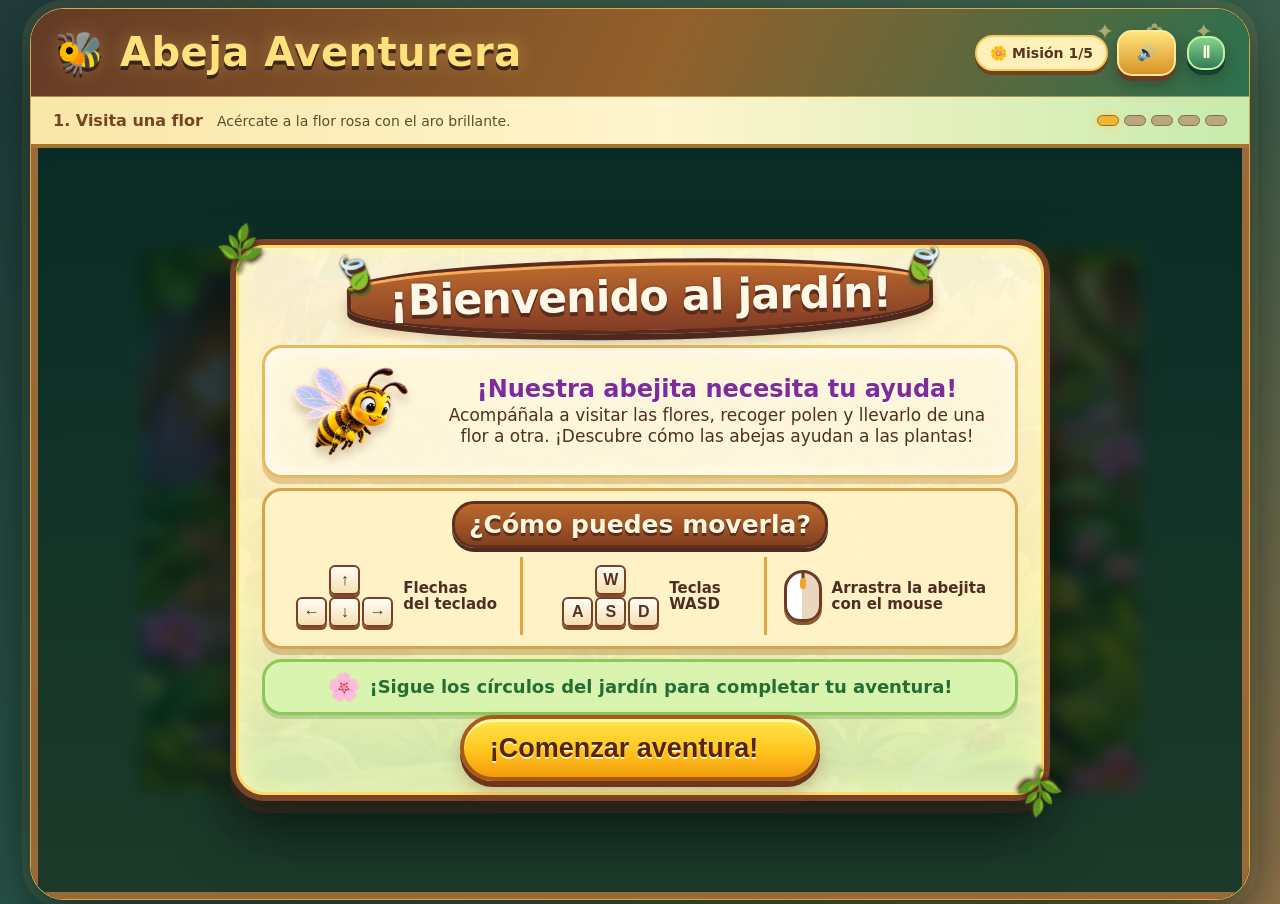
==== commit 97642ecf: "Use shared mission modal for completion" ====
--- a/abeja_aventurera_5_misiones.html
+++ b/abeja_aventurera_5_misiones.html
@@ -209,12 +209,8 @@
   if (finalChoicesShown) return;
   finalChoicesShown = true;
   hideAdditionalPoints();
-  finalChoices.innerHTML = `
-    <div class="completion-card" role="dialog" aria-modal="true" aria-labelledby="completionTitle">
-      <img class="excellent-image" src="IMG/Excelente.png" alt="¡Excelente! Has completado la misión">
-      <button id="finishTourButton" type="button">Finalizar</button>
-    </div>`;
-  finalChoices.style.display = 'flex';
+  modal.innerHTML = '<h2>¡Excelente!</h2><div class="flower-lesson-image"><img src="IMG/Excelente.png" alt="¡Excelente! Has completado la misión" style="display:block;width:100%;height:auto;max-height:min(52vh,360px);object-fit:contain;border-radius:12px"></div><div class="actions"><button id="finishTourButton" class="secondary" type="button">Finalizar</button></div>';
+  overlay.classList.remove('hidden');
   document.getElementById('finishTourButton').onclick = () => { window.location.href = 'index.html'; };
 }
 
@@ -437,6 +433,14 @@
   }
 `;
 document.head.appendChild(finalReferenceLayoutStyle);
+const finalOverlayFixStyle = document.createElement('style');
+finalOverlayFixStyle.textContent = `
+  #finalChoices{left:0 !important;top:0 !important;right:0 !important;bottom:0 !important;width:100% !important;height:100% !important;transform:none !important}
+  #finalChoices .completion-card{width:min(630px,calc(100% - 30px));max-height:calc(100% - 30px);overflow:hidden}
+  #finalChoices .excellent-image{width:100%;height:auto;max-width:100%;max-height:none;aspect-ratio:666 / 375;object-fit:contain}
+  @media(max-width:650px){#finalChoices .completion-card{width:calc(100% - 20px);max-height:calc(100% - 20px)}}
+`;
+document.head.appendChild(finalOverlayFixStyle);
 document.getElementById('game').appendChild(finalChoices);
 const gameCanvas = document.getElementById('scene');
 gameCanvas.addEventListener('pointerdown', event => {
